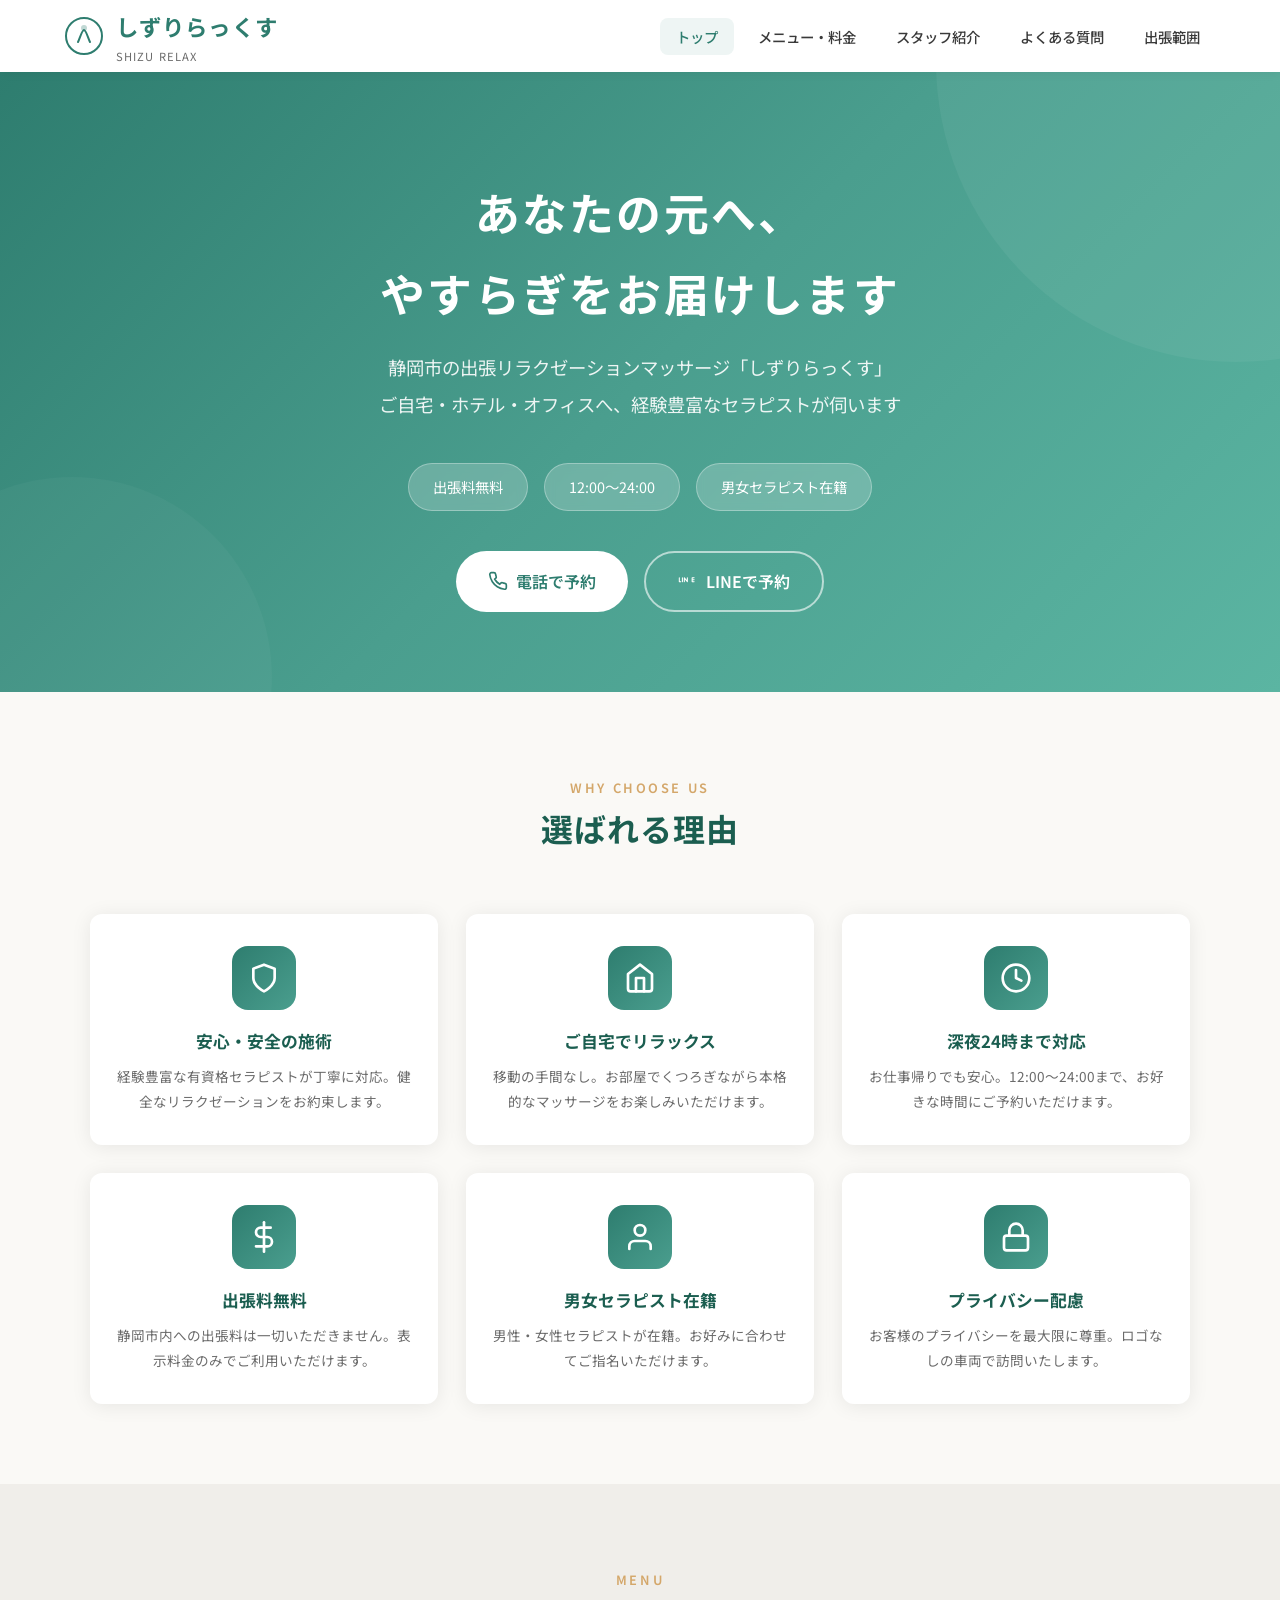
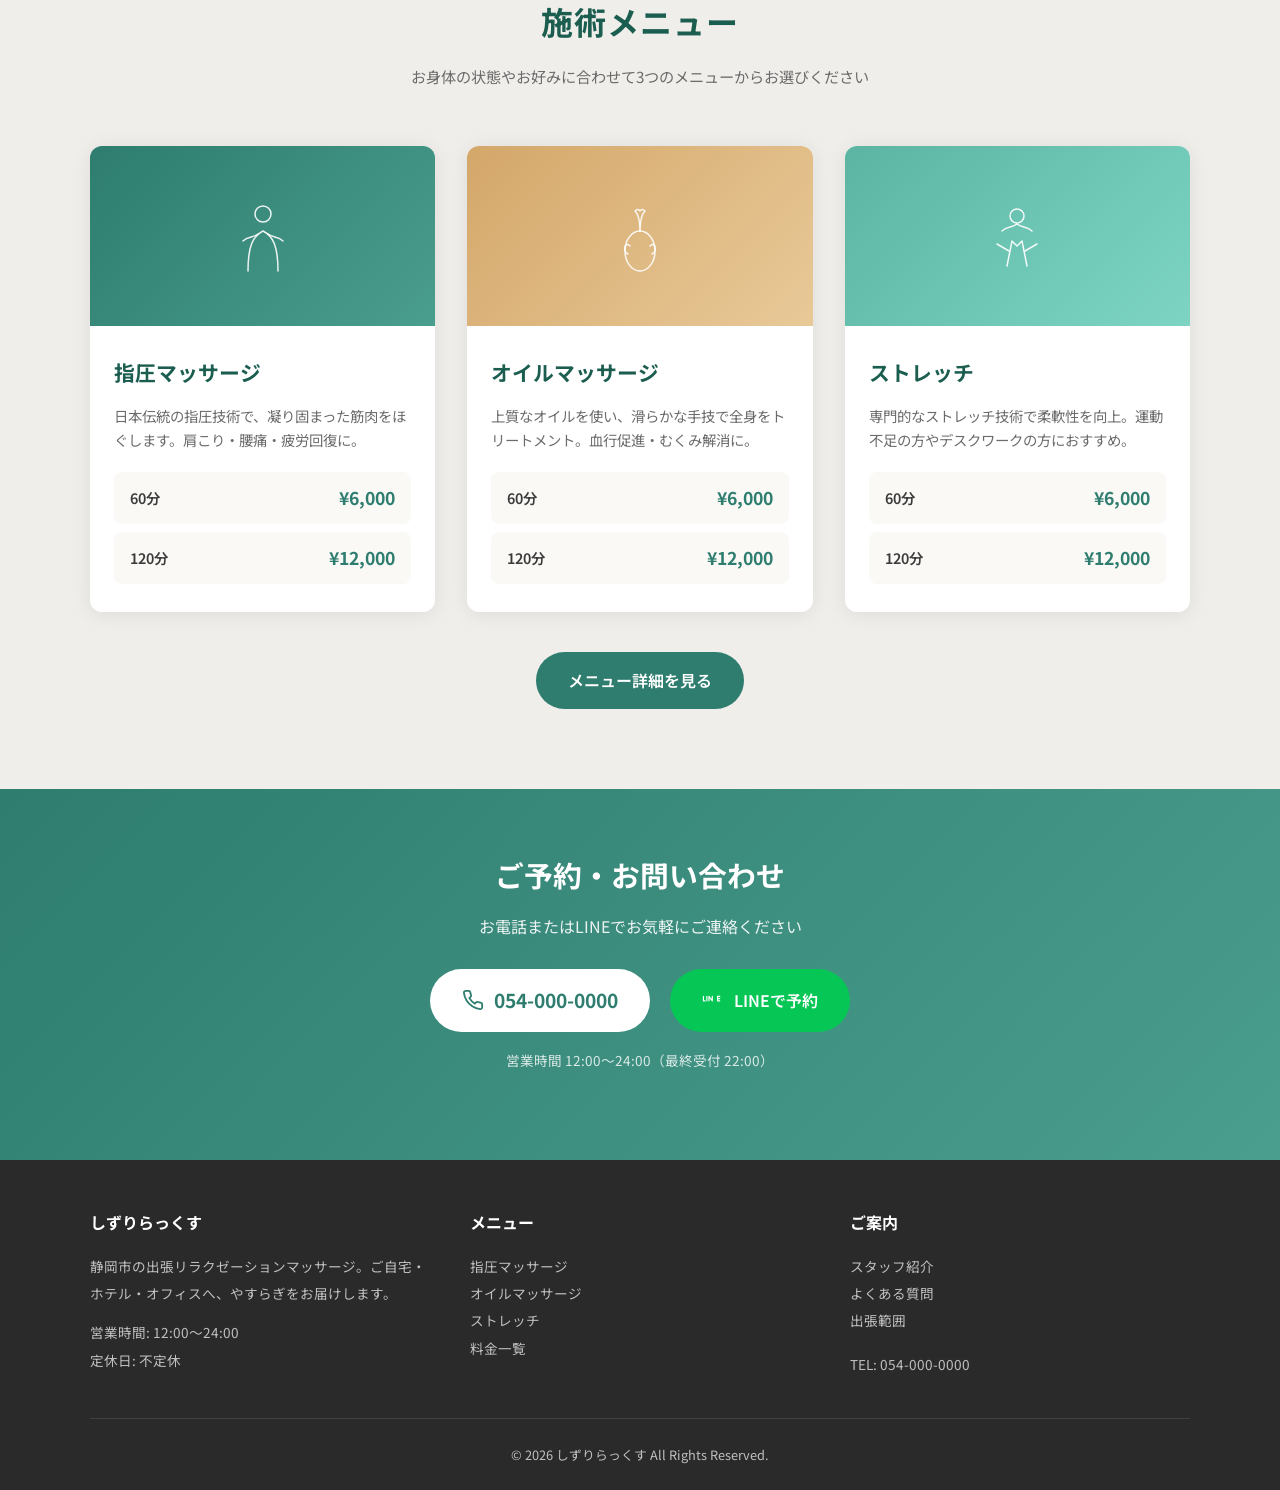
==== index.html @ a6fbc9ed "Initial commit: しずりらっくす 出張マッサージHP 5ページ構成の静的サイト（TOP、メニュー・料金、スタッフ紹介、FAQ、出張範囲）  Co-Authored-By: Claude " ====
<!DOCTYPE html>
<html lang="ja">
<head>
  <meta charset="UTF-8">
  <meta name="viewport" content="width=device-width, initial-scale=1.0">
  <title>しずりらっくす｜静岡の出張リラクゼーションマッサージ</title>
  <meta name="description" content="静岡市の出張リラクゼーションマッサージ「しずりらっくす」。指圧・オイル・ストレッチの3メニューをご自宅やホテルでお楽しみいただけます。">
  <link rel="preconnect" href="https://fonts.googleapis.com">
  <link href="https://fonts.googleapis.com/css2?family=Noto+Sans+JP:wght@400;500;600;700&display=swap" rel="stylesheet">
  <link rel="stylesheet" href="css/style.css">
</head>
<body>

  <!-- Header -->
  <header class="header">
    <div class="header-inner">
      <a href="index.html" class="logo">
        <svg class="logo-icon" viewBox="0 0 40 40" fill="none">
          <circle cx="20" cy="20" r="18" stroke="#2e7d6f" stroke-width="2"/>
          <path d="M14 26c2-4 4-12 6-12s4 8 6 12" stroke="#2e7d6f" stroke-width="2" stroke-linecap="round"/>
          <circle cx="20" cy="12" r="3" fill="#2e7d6f" opacity="0.3"/>
        </svg>
        <div>
          <span class="logo-text">しずりらっくす</span>
          <span class="logo-sub">SHIZU RELAX</span>
        </div>
      </a>
      <nav>
        <ul class="nav-list">
          <li><a href="index.html" class="active">トップ</a></li>
          <li><a href="menu.html">メニュー・料金</a></li>
          <li><a href="staff.html">スタッフ紹介</a></li>
          <li><a href="faq.html">よくある質問</a></li>
          <li><a href="area.html">出張範囲</a></li>
        </ul>
      </nav>
      <button class="hamburger" aria-label="メニューを開く">
        <span></span><span></span><span></span>
      </button>
    </div>
  </header>

  <!-- Hero -->
  <section class="hero">
    <div class="hero-content">
      <h1>あなたの元へ、<br>やすらぎをお届けします</h1>
      <p class="subtitle">
        静岡市の出張リラクゼーションマッサージ「しずりらっくす」<br>
        ご自宅・ホテル・オフィスへ、経験豊富なセラピストが伺います
      </p>
      <div class="hero-badges">
        <span class="badge">出張料無料</span>
        <span class="badge">12:00〜24:00</span>
        <span class="badge">男女セラピスト在籍</span>
      </div>
      <div class="cta-buttons">
        <a href="tel:054-000-0000" class="btn btn-primary">
          <svg width="20" height="20" viewBox="0 0 24 24" fill="none" stroke="currentColor" stroke-width="2" stroke-linecap="round"><path d="M22 16.92v3a2 2 0 01-2.18 2 19.79 19.79 0 01-8.63-3.07 19.5 19.5 0 01-6-6 19.79 19.79 0 01-3.07-8.67A2 2 0 014.11 2h3a2 2 0 012 1.72c.127.96.361 1.903.7 2.81a2 2 0 01-.45 2.11L8.09 9.91a16 16 0 006 6l1.27-1.27a2 2 0 012.11-.45c.907.339 1.85.573 2.81.7A2 2 0 0122 16.92z"/></svg>
          電話で予約
        </a>
        <a href="#" class="btn btn-outline">
          <svg width="20" height="20" viewBox="0 0 24 24" fill="currentColor"><path d="M19.365 9.863c.349 0 .63.285.63.631 0 .345-.281.63-.63.63H17.61v1.125h1.755c.349 0 .63.283.63.63 0 .344-.281.629-.63.629h-2.386c-.345 0-.627-.285-.627-.629V8.108c0-.345.282-.63.63-.63h2.386c.346 0 .627.285.627.63 0 .349-.281.63-.63.63H17.61v1.125h1.755zM11.857 12.878c0 .344-.282.629-.631.629-.179 0-.348-.08-.467-.211l-2.533-3.175v2.756c0 .344-.285.629-.63.629a.629.629 0 01-.627-.629V8.108c0-.345.282-.63.63-.63.176 0 .348.08.466.211l2.531 3.178V8.108c0-.345.285-.63.631-.63.344 0 .63.285.63.63v4.77zm-5.91 0c0 .344-.282.629-.63.629a.628.628 0 01-.63-.629V8.108c0-.345.282-.63.63-.63.348 0 .63.285.63.63v4.77zm-2.596.629H1.581c-.349 0-.63-.285-.63-.629V8.108c0-.345.281-.63.63-.63.344 0 .627.285.627.63v4.141h1.143c.349 0 .63.285.63.63 0 .344-.281.629-.63.629z"/></svg>
          LINEで予約
        </a>
      </div>
    </div>
  </section>

  <!-- Features -->
  <section class="section">
    <div class="container">
      <div class="section-title">
        <span class="en">Why Choose Us</span>
        <h2>選ばれる理由</h2>
      </div>
      <div class="features-grid">
        <div class="feature-item">
          <div class="feature-icon">
            <svg viewBox="0 0 24 24"><path d="M12 22s8-4 8-10V5l-8-3-8 3v7c0 6 8 10 8 10z"/></svg>
          </div>
          <h3>安心・安全の施術</h3>
          <p>経験豊富な有資格セラピストが丁寧に対応。健全なリラクゼーションをお約束します。</p>
        </div>
        <div class="feature-item">
          <div class="feature-icon">
            <svg viewBox="0 0 24 24"><path d="M3 9l9-7 9 7v11a2 2 0 01-2 2H5a2 2 0 01-2-2z"/><polyline points="9 22 9 12 15 12 15 22"/></svg>
          </div>
          <h3>ご自宅でリラックス</h3>
          <p>移動の手間なし。お部屋でくつろぎながら本格的なマッサージをお楽しみいただけます。</p>
        </div>
        <div class="feature-item">
          <div class="feature-icon">
            <svg viewBox="0 0 24 24"><circle cx="12" cy="12" r="10"/><polyline points="12 6 12 12 16 14"/></svg>
          </div>
          <h3>深夜24時まで対応</h3>
          <p>お仕事帰りでも安心。12:00〜24:00まで、お好きな時間にご予約いただけます。</p>
        </div>
        <div class="feature-item">
          <div class="feature-icon">
            <svg viewBox="0 0 24 24"><line x1="12" y1="1" x2="12" y2="23"/><path d="M17 5H9.5a3.5 3.5 0 000 7h5a3.5 3.5 0 010 7H6"/></svg>
          </div>
          <h3>出張料無料</h3>
          <p>静岡市内への出張料は一切いただきません。表示料金のみでご利用いただけます。</p>
        </div>
        <div class="feature-item">
          <div class="feature-icon">
            <svg viewBox="0 0 24 24"><path d="M20 21v-2a4 4 0 00-4-4H8a4 4 0 00-4 4v2"/><circle cx="12" cy="7" r="4"/></svg>
          </div>
          <h3>男女セラピスト在籍</h3>
          <p>男性・女性セラピストが在籍。お好みに合わせてご指名いただけます。</p>
        </div>
        <div class="feature-item">
          <div class="feature-icon">
            <svg viewBox="0 0 24 24"><rect x="3" y="11" width="18" height="11" rx="2" ry="2"/><path d="M7 11V7a5 5 0 0110 0v4"/></svg>
          </div>
          <h3>プライバシー配慮</h3>
          <p>お客様のプライバシーを最大限に尊重。ロゴなしの車両で訪問いたします。</p>
        </div>
      </div>
    </div>
  </section>

  <!-- Menu Preview -->
  <section class="section section-alt">
    <div class="container">
      <div class="section-title">
        <span class="en">Menu</span>
        <h2>施術メニュー</h2>
        <p>お身体の状態やお好みに合わせて3つのメニューからお選びください</p>
      </div>
      <div class="menu-grid">
        <div class="menu-card">
          <div class="menu-card-icon">
            <svg viewBox="0 0 80 80"><circle cx="40" cy="18" r="8"/><path d="M25 75 C25 50, 30 40, 40 35 C50 40, 55 50, 55 75"/><path d="M20 45 C25 40, 30 42, 35 38" /><path d="M60 45 C55 40, 50 42, 45 38" /></svg>
          </div>
          <div class="menu-card-body">
            <h3>指圧マッサージ</h3>
            <p>日本伝統の指圧技術で、凝り固まった筋肉をほぐします。肩こり・腰痛・疲労回復に。</p>
            <div class="menu-prices">
              <div class="menu-price-row"><span class="duration">60分</span><span class="price">&yen;6,000</span></div>
              <div class="menu-price-row"><span class="duration">120分</span><span class="price">&yen;12,000</span></div>
            </div>
          </div>
        </div>
        <div class="menu-card">
          <div class="menu-card-icon" style="background: linear-gradient(135deg, #d4a76a, #e8c998);">
            <svg viewBox="0 0 80 80"><ellipse cx="40" cy="55" rx="15" ry="20"/><path d="M40 35 Q40 20, 35 15 Q38 12, 40 15 Q42 12, 45 15 Q40 20, 40 35" /><path d="M30 50 C25 45, 22 55, 28 58"/><path d="M50 50 C55 45, 58 55, 52 58"/></svg>
          </div>
          <div class="menu-card-body">
            <h3>オイルマッサージ</h3>
            <p>上質なオイルを使い、滑らかな手技で全身をトリートメント。血行促進・むくみ解消に。</p>
            <div class="menu-prices">
              <div class="menu-price-row"><span class="duration">60分</span><span class="price">&yen;6,000</span></div>
              <div class="menu-price-row"><span class="duration">120分</span><span class="price">&yen;12,000</span></div>
            </div>
          </div>
        </div>
        <div class="menu-card">
          <div class="menu-card-icon" style="background: linear-gradient(135deg, #5bb5a2, #7dd4c3);">
            <svg viewBox="0 0 80 80"><circle cx="40" cy="20" r="7"/><path d="M30 70 L35 45 L40 50 L45 45 L50 70"/><path d="M25 35 C30 30, 35 32, 40 28"/><path d="M55 35 C50 30, 45 32, 40 28"/><path d="M32 55 L20 48"/><path d="M48 55 L60 48"/></svg>
          </div>
          <div class="menu-card-body">
            <h3>ストレッチ</h3>
            <p>専門的なストレッチ技術で柔軟性を向上。運動不足の方やデスクワークの方におすすめ。</p>
            <div class="menu-prices">
              <div class="menu-price-row"><span class="duration">60分</span><span class="price">&yen;6,000</span></div>
              <div class="menu-price-row"><span class="duration">120分</span><span class="price">&yen;12,000</span></div>
            </div>
          </div>
        </div>
      </div>
      <div style="text-align:center; margin-top:40px;">
        <a href="menu.html" class="btn btn-accent">メニュー詳細を見る</a>
      </div>
    </div>
  </section>

  <!-- CTA -->
  <section class="cta-section">
    <div class="container">
      <h2>ご予約・お問い合わせ</h2>
      <p>お電話またはLINEでお気軽にご連絡ください</p>
      <div class="cta-contact">
        <a href="tel:054-000-0000" class="cta-phone">
          <svg width="22" height="22" viewBox="0 0 24 24" fill="none" stroke="currentColor" stroke-width="2" stroke-linecap="round"><path d="M22 16.92v3a2 2 0 01-2.18 2 19.79 19.79 0 01-8.63-3.07 19.5 19.5 0 01-6-6 19.79 19.79 0 01-3.07-8.67A2 2 0 014.11 2h3a2 2 0 012 1.72c.127.96.361 1.903.7 2.81a2 2 0 01-.45 2.11L8.09 9.91a16 16 0 006 6l1.27-1.27a2 2 0 012.11-.45c.907.339 1.85.573 2.81.7A2 2 0 0122 16.92z"/></svg>
          054-000-0000
        </a>
        <a href="#" class="cta-line">
          <svg width="22" height="22" viewBox="0 0 24 24" fill="currentColor"><path d="M19.365 9.863c.349 0 .63.285.63.631 0 .345-.281.63-.63.63H17.61v1.125h1.755c.349 0 .63.283.63.63 0 .344-.281.629-.63.629h-2.386c-.345 0-.627-.285-.627-.629V8.108c0-.345.282-.63.63-.63h2.386c.346 0 .627.285.627.63 0 .349-.281.63-.63.63H17.61v1.125h1.755zM11.857 12.878c0 .344-.282.629-.631.629-.179 0-.348-.08-.467-.211l-2.533-3.175v2.756c0 .344-.285.629-.63.629a.629.629 0 01-.627-.629V8.108c0-.345.282-.63.63-.63.176 0 .348.08.466.211l2.531 3.178V8.108c0-.345.285-.63.631-.63.344 0 .63.285.63.63v4.77zm-5.91 0c0 .344-.282.629-.63.629a.628.628 0 01-.63-.629V8.108c0-.345.282-.63.63-.63.348 0 .63.285.63.63v4.77zm-2.596.629H1.581c-.349 0-.63-.285-.63-.629V8.108c0-.345.281-.63.63-.63.344 0 .627.285.627.63v4.141h1.143c.349 0 .63.285.63.63 0 .344-.281.629-.63.629z"/></svg>
          LINEで予約
        </a>
      </div>
      <p style="margin-top:16px; font-size:0.85rem; opacity:0.8;">営業時間 12:00〜24:00（最終受付 22:00）</p>
    </div>
  </section>

  <!-- Footer -->
  <footer class="footer">
    <div class="footer-inner">
      <div class="footer-col">
        <h4>しずりらっくす</h4>
        <p>静岡市の出張リラクゼーションマッサージ。ご自宅・ホテル・オフィスへ、やすらぎをお届けします。</p>
        <p style="margin-top:12px;">営業時間: 12:00〜24:00<br>定休日: 不定休</p>
      </div>
      <div class="footer-col">
        <h4>メニュー</h4>
        <ul>
          <li><a href="menu.html">指圧マッサージ</a></li>
          <li><a href="menu.html">オイルマッサージ</a></li>
          <li><a href="menu.html">ストレッチ</a></li>
          <li><a href="menu.html">料金一覧</a></li>
        </ul>
      </div>
      <div class="footer-col">
        <h4>ご案内</h4>
        <ul>
          <li><a href="staff.html">スタッフ紹介</a></li>
          <li><a href="faq.html">よくある質問</a></li>
          <li><a href="area.html">出張範囲</a></li>
        </ul>
        <p style="margin-top:16px;">TEL: 054-000-0000</p>
      </div>
    </div>
    <div class="footer-bottom">
      <p>&copy; 2026 しずりらっくす All Rights Reserved.</p>
    </div>
  </footer>

  <script src="js/main.js"></script>
</body>
</html>
---- css/style.css ----
/* ========================================
   しずりらっくす - Main Stylesheet
   ======================================== */

/* --- Reset & Base --- */
*,
*::before,
*::after {
  margin: 0;
  padding: 0;
  box-sizing: border-box;
}

:root {
  --primary: #2e7d6f;
  --primary-light: #4a9e8e;
  --primary-dark: #1b5e50;
  --accent: #d4a76a;
  --accent-light: #e8c998;
  --bg: #faf9f6;
  --bg-alt: #f0eeea;
  --text: #3a3a3a;
  --text-light: #6b6b6b;
  --white: #ffffff;
  --shadow: 0 2px 20px rgba(0, 0, 0, 0.08);
  --shadow-hover: 0 8px 30px rgba(0, 0, 0, 0.12);
  --radius: 12px;
  --transition: all 0.3s ease;
}

html {
  scroll-behavior: smooth;
  font-size: 16px;
}

body {
  font-family: "Noto Sans JP", "Hiragino Kaku Gothic ProN", "Yu Gothic", sans-serif;
  color: var(--text);
  background: var(--bg);
  line-height: 1.8;
  -webkit-font-smoothing: antialiased;
}

a {
  text-decoration: none;
  color: inherit;
  transition: var(--transition);
}

img {
  max-width: 100%;
  height: auto;
}

ul {
  list-style: none;
}

/* --- Header --- */
.header {
  position: fixed;
  top: 0;
  left: 0;
  width: 100%;
  z-index: 1000;
  background: rgba(255, 255, 255, 0.95);
  backdrop-filter: blur(10px);
  box-shadow: 0 1px 10px rgba(0, 0, 0, 0.06);
  transition: var(--transition);
}

.header-inner {
  max-width: 1200px;
  margin: 0 auto;
  padding: 0 24px;
  display: flex;
  align-items: center;
  justify-content: space-between;
  height: 72px;
}

.logo {
  display: flex;
  align-items: center;
  gap: 12px;
}

.logo-icon {
  width: 40px;
  height: 40px;
}

.logo-text {
  font-size: 1.4rem;
  font-weight: 700;
  color: var(--primary);
  letter-spacing: 0.05em;
}

.logo-sub {
  font-size: 0.7rem;
  color: var(--text-light);
  display: block;
  letter-spacing: 0.1em;
}

.nav-list {
  display: flex;
  gap: 8px;
}

.nav-list a {
  padding: 8px 16px;
  border-radius: 8px;
  font-size: 0.9rem;
  font-weight: 500;
  color: var(--text);
  position: relative;
}

.nav-list a:hover,
.nav-list a.active {
  color: var(--primary);
  background: rgba(46, 125, 111, 0.08);
}

.hamburger {
  display: none;
  flex-direction: column;
  gap: 5px;
  cursor: pointer;
  padding: 8px;
  background: none;
  border: none;
}

.hamburger span {
  width: 24px;
  height: 2px;
  background: var(--text);
  transition: var(--transition);
  border-radius: 2px;
}

/* --- Hero --- */
.hero {
  margin-top: 72px;
  padding: 100px 24px 80px;
  background: linear-gradient(135deg, var(--primary) 0%, var(--primary-light) 50%, #5bb5a2 100%);
  color: var(--white);
  text-align: center;
  position: relative;
  overflow: hidden;
}

.hero::before {
  content: "";
  position: absolute;
  top: -50%;
  right: -20%;
  width: 600px;
  height: 600px;
  background: rgba(255, 255, 255, 0.05);
  border-radius: 50%;
}

.hero::after {
  content: "";
  position: absolute;
  bottom: -30%;
  left: -10%;
  width: 400px;
  height: 400px;
  background: rgba(255, 255, 255, 0.03);
  border-radius: 50%;
}

.hero-content {
  position: relative;
  z-index: 1;
  max-width: 800px;
  margin: 0 auto;
}

.hero h1 {
  font-size: 2.8rem;
  font-weight: 700;
  margin-bottom: 16px;
  letter-spacing: 0.05em;
}

.hero .subtitle {
  font-size: 1.15rem;
  opacity: 0.9;
  margin-bottom: 40px;
  line-height: 2;
}

.hero-badges {
  display: flex;
  justify-content: center;
  gap: 16px;
  flex-wrap: wrap;
  margin-bottom: 40px;
}

.badge {
  background: rgba(255, 255, 255, 0.2);
  padding: 10px 24px;
  border-radius: 50px;
  font-size: 0.9rem;
  backdrop-filter: blur(5px);
  border: 1px solid rgba(255, 255, 255, 0.3);
}

.cta-buttons {
  display: flex;
  justify-content: center;
  gap: 16px;
  flex-wrap: wrap;
}

.btn {
  display: inline-flex;
  align-items: center;
  gap: 8px;
  padding: 14px 32px;
  border-radius: 50px;
  font-size: 1rem;
  font-weight: 600;
  cursor: pointer;
  transition: var(--transition);
  border: none;
}

.btn-primary {
  background: var(--white);
  color: var(--primary);
}

.btn-primary:hover {
  transform: translateY(-2px);
  box-shadow: 0 8px 25px rgba(0, 0, 0, 0.15);
}

.btn-outline {
  background: transparent;
  color: var(--white);
  border: 2px solid rgba(255, 255, 255, 0.6);
}

.btn-outline:hover {
  background: rgba(255, 255, 255, 0.15);
  border-color: var(--white);
}

.btn-accent {
  background: var(--primary);
  color: var(--white);
}

.btn-accent:hover {
  background: var(--primary-dark);
  transform: translateY(-2px);
  box-shadow: var(--shadow-hover);
}

/* --- Sections --- */
.section {
  padding: 80px 24px;
}

.section-alt {
  background: var(--bg-alt);
}

.section-title {
  text-align: center;
  margin-bottom: 56px;
}

.section-title h2 {
  font-size: 2rem;
  color: var(--primary-dark);
  margin-bottom: 8px;
  letter-spacing: 0.03em;
}

.section-title .en {
  font-size: 0.8rem;
  color: var(--accent);
  text-transform: uppercase;
  letter-spacing: 0.2em;
  font-weight: 600;
}

.section-title p {
  color: var(--text-light);
  margin-top: 12px;
  font-size: 0.95rem;
}

.container {
  max-width: 1100px;
  margin: 0 auto;
}

/* --- Menu Cards --- */
.menu-grid {
  display: grid;
  grid-template-columns: repeat(3, 1fr);
  gap: 32px;
}

.menu-card {
  background: var(--white);
  border-radius: var(--radius);
  overflow: hidden;
  box-shadow: var(--shadow);
  transition: var(--transition);
}

.menu-card:hover {
  transform: translateY(-4px);
  box-shadow: var(--shadow-hover);
}

.menu-card-icon {
  height: 180px;
  display: flex;
  align-items: center;
  justify-content: center;
  background: linear-gradient(135deg, var(--primary) 0%, var(--primary-light) 100%);
  position: relative;
}

.menu-card-icon svg {
  width: 80px;
  height: 80px;
  fill: none;
  stroke: rgba(255, 255, 255, 0.9);
  stroke-width: 1.5;
  stroke-linecap: round;
  stroke-linejoin: round;
}

.menu-card-body {
  padding: 28px 24px;
}

.menu-card-body h3 {
  font-size: 1.3rem;
  color: var(--primary-dark);
  margin-bottom: 12px;
}

.menu-card-body p {
  color: var(--text-light);
  font-size: 0.9rem;
  margin-bottom: 20px;
  line-height: 1.7;
}

.menu-prices {
  display: flex;
  flex-direction: column;
  gap: 8px;
}

.menu-price-row {
  display: flex;
  justify-content: space-between;
  align-items: center;
  padding: 10px 16px;
  background: var(--bg);
  border-radius: 8px;
}

.menu-price-row .duration {
  font-size: 0.9rem;
  font-weight: 600;
  color: var(--text);
}

.menu-price-row .price {
  font-size: 1.1rem;
  font-weight: 700;
  color: var(--primary);
}

/* --- Staff --- */
.staff-grid {
  display: grid;
  grid-template-columns: repeat(4, 1fr);
  gap: 28px;
}

.staff-card {
  background: var(--white);
  border-radius: var(--radius);
  overflow: hidden;
  box-shadow: var(--shadow);
  text-align: center;
  transition: var(--transition);
}

.staff-card:hover {
  transform: translateY(-4px);
  box-shadow: var(--shadow-hover);
}

.staff-photo {
  width: 100%;
  aspect-ratio: 1;
  overflow: hidden;
  background: linear-gradient(135deg, #e8e4df, #d5cfc7);
  display: flex;
  align-items: center;
  justify-content: center;
}

.staff-photo svg {
  width: 70%;
  height: 70%;
}

.staff-info {
  padding: 20px 16px;
}

.staff-info h3 {
  font-size: 1.1rem;
  color: var(--primary-dark);
  margin-bottom: 4px;
}

.staff-info .role {
  font-size: 0.8rem;
  color: var(--accent);
  font-weight: 600;
  margin-bottom: 8px;
}

.staff-info p {
  font-size: 0.85rem;
  color: var(--text-light);
  line-height: 1.6;
}

/* --- Price Table --- */
.price-table-wrapper {
  overflow-x: auto;
}

.price-table {
  width: 100%;
  border-collapse: separate;
  border-spacing: 0;
  background: var(--white);
  border-radius: var(--radius);
  overflow: hidden;
  box-shadow: var(--shadow);
}

.price-table thead th {
  background: var(--primary);
  color: var(--white);
  padding: 16px 24px;
  font-weight: 600;
  font-size: 0.95rem;
  text-align: left;
}

.price-table tbody td {
  padding: 16px 24px;
  border-bottom: 1px solid var(--bg-alt);
  font-size: 0.95rem;
}

.price-table tbody tr:last-child td {
  border-bottom: none;
}

.price-table tbody tr:hover {
  background: rgba(46, 125, 111, 0.03);
}

.price-highlight {
  font-weight: 700;
  color: var(--primary);
  font-size: 1.1rem !important;
}

.price-note {
  margin-top: 24px;
  padding: 20px 24px;
  background: var(--white);
  border-radius: var(--radius);
  border-left: 4px solid var(--accent);
}

.price-note p {
  font-size: 0.9rem;
  color: var(--text-light);
  margin-bottom: 4px;
}

/* --- FAQ --- */
.faq-list {
  max-width: 800px;
  margin: 0 auto;
  display: flex;
  flex-direction: column;
  gap: 12px;
}

.faq-item {
  background: var(--white);
  border-radius: var(--radius);
  box-shadow: var(--shadow);
  overflow: hidden;
}

.faq-question {
  width: 100%;
  padding: 20px 24px;
  background: none;
  border: none;
  display: flex;
  align-items: center;
  justify-content: space-between;
  cursor: pointer;
  font-size: 1rem;
  font-weight: 600;
  color: var(--text);
  text-align: left;
  transition: var(--transition);
  font-family: inherit;
  line-height: 1.6;
}

.faq-question:hover {
  color: var(--primary);
}

.faq-question .q-mark {
  color: var(--primary);
  font-weight: 700;
  margin-right: 12px;
  font-size: 1.1rem;
  flex-shrink: 0;
}

.faq-question .arrow {
  flex-shrink: 0;
  width: 20px;
  height: 20px;
  transition: var(--transition);
  color: var(--text-light);
}

.faq-item.open .faq-question .arrow {
  transform: rotate(180deg);
}

.faq-answer {
  max-height: 0;
  overflow: hidden;
  transition: max-height 0.3s ease;
}

.faq-answer-inner {
  padding: 0 24px 20px;
  padding-left: 48px;
  color: var(--text-light);
  font-size: 0.95rem;
  line-height: 1.8;
}

.faq-item.open .faq-answer {
  max-height: 500px;
}

/* --- Area --- */
.area-content {
  display: grid;
  grid-template-columns: 1fr 1fr;
  gap: 40px;
  align-items: start;
}

.area-map {
  background: var(--white);
  border-radius: var(--radius);
  overflow: hidden;
  box-shadow: var(--shadow);
  aspect-ratio: 4/3;
}

.area-map iframe {
  width: 100%;
  height: 100%;
  border: 0;
}

.area-info {
  display: flex;
  flex-direction: column;
  gap: 20px;
}

.area-card {
  background: var(--white);
  border-radius: var(--radius);
  padding: 24px;
  box-shadow: var(--shadow);
}

.area-card h3 {
  font-size: 1.1rem;
  color: var(--primary-dark);
  margin-bottom: 12px;
  display: flex;
  align-items: center;
  gap: 8px;
}

.area-card p,
.area-card li {
  font-size: 0.9rem;
  color: var(--text-light);
  line-height: 1.8;
}

.area-card ul {
  padding-left: 4px;
}

.area-card li {
  position: relative;
  padding-left: 20px;
}

.area-card li::before {
  content: "✓";
  position: absolute;
  left: 0;
  color: var(--primary);
  font-weight: 700;
}

.free-badge {
  display: inline-block;
  background: var(--primary);
  color: var(--white);
  padding: 4px 16px;
  border-radius: 50px;
  font-size: 0.85rem;
  font-weight: 600;
  margin-top: 8px;
}

/* --- Features --- */
.features-grid {
  display: grid;
  grid-template-columns: repeat(3, 1fr);
  gap: 28px;
}

.feature-item {
  text-align: center;
  padding: 32px 24px;
  background: var(--white);
  border-radius: var(--radius);
  box-shadow: var(--shadow);
  transition: var(--transition);
}

.feature-item:hover {
  transform: translateY(-2px);
  box-shadow: var(--shadow-hover);
}

.feature-icon {
  width: 64px;
  height: 64px;
  margin: 0 auto 16px;
  background: linear-gradient(135deg, var(--primary), var(--primary-light));
  border-radius: 16px;
  display: flex;
  align-items: center;
  justify-content: center;
}

.feature-icon svg {
  width: 32px;
  height: 32px;
  stroke: var(--white);
  fill: none;
  stroke-width: 2;
  stroke-linecap: round;
  stroke-linejoin: round;
}

.feature-item h3 {
  font-size: 1.05rem;
  color: var(--primary-dark);
  margin-bottom: 8px;
}

.feature-item p {
  font-size: 0.85rem;
  color: var(--text-light);
}

/* --- CTA Section --- */
.cta-section {
  padding: 60px 24px;
  background: linear-gradient(135deg, var(--primary) 0%, var(--primary-light) 100%);
  color: var(--white);
  text-align: center;
}

.cta-section h2 {
  font-size: 1.8rem;
  margin-bottom: 12px;
}

.cta-section p {
  opacity: 0.9;
  margin-bottom: 28px;
}

.cta-contact {
  display: flex;
  justify-content: center;
  gap: 20px;
  flex-wrap: wrap;
}

.cta-phone {
  display: flex;
  align-items: center;
  gap: 10px;
  background: var(--white);
  color: var(--primary);
  padding: 14px 32px;
  border-radius: 50px;
  font-size: 1.2rem;
  font-weight: 700;
}

.cta-line {
  display: flex;
  align-items: center;
  gap: 10px;
  background: #06c755;
  color: var(--white);
  padding: 14px 32px;
  border-radius: 50px;
  font-size: 1rem;
  font-weight: 600;
}

.cta-line:hover {
  background: #05b34c;
}

/* --- Footer --- */
.footer {
  background: #2a2a2a;
  color: rgba(255, 255, 255, 0.7);
  padding: 48px 24px 24px;
}

.footer-inner {
  max-width: 1100px;
  margin: 0 auto;
  display: grid;
  grid-template-columns: 1fr 1fr 1fr;
  gap: 40px;
  margin-bottom: 40px;
}

.footer-col h4 {
  color: var(--white);
  font-size: 1rem;
  margin-bottom: 16px;
}

.footer-col p,
.footer-col li {
  font-size: 0.85rem;
  line-height: 2;
}

.footer-col a:hover {
  color: var(--white);
}

.footer-bottom {
  max-width: 1100px;
  margin: 0 auto;
  text-align: center;
  padding-top: 24px;
  border-top: 1px solid rgba(255, 255, 255, 0.1);
  font-size: 0.8rem;
}

/* --- Page Header (sub pages) --- */
.page-header {
  margin-top: 72px;
  padding: 60px 24px;
  background: linear-gradient(135deg, var(--primary) 0%, var(--primary-light) 100%);
  color: var(--white);
  text-align: center;
}

.page-header h1 {
  font-size: 2rem;
  margin-bottom: 8px;
}

.page-header .en {
  font-size: 0.8rem;
  opacity: 0.8;
  text-transform: uppercase;
  letter-spacing: 0.2em;
}

/* --- Breadcrumb --- */
.breadcrumb {
  padding: 12px 24px;
  background: var(--bg-alt);
  font-size: 0.8rem;
  color: var(--text-light);
}

.breadcrumb a {
  color: var(--primary);
}

.breadcrumb span {
  margin: 0 8px;
}

/* --- Responsive --- */
@media (max-width: 900px) {
  .menu-grid {
    grid-template-columns: repeat(2, 1fr);
  }

  .staff-grid {
    grid-template-columns: repeat(2, 1fr);
  }

  .features-grid {
    grid-template-columns: repeat(2, 1fr);
  }

  .area-content {
    grid-template-columns: 1fr;
  }

  .footer-inner {
    grid-template-columns: 1fr;
    gap: 24px;
  }
}

@media (max-width: 768px) {
  .nav-list {
    display: none;
    position: absolute;
    top: 72px;
    left: 0;
    width: 100%;
    background: var(--white);
    flex-direction: column;
    padding: 16px;
    box-shadow: var(--shadow);
  }

  .nav-list.open {
    display: flex;
  }

  .hamburger {
    display: flex;
  }

  .hero h1 {
    font-size: 2rem;
  }

  .hero .subtitle {
    font-size: 1rem;
  }

  .menu-grid {
    grid-template-columns: 1fr;
  }

  .staff-grid {
    grid-template-columns: repeat(2, 1fr);
  }

  .features-grid {
    grid-template-columns: 1fr;
  }

  .section {
    padding: 56px 16px;
  }

  .cta-phone {
    font-size: 1rem;
    padding: 12px 24px;
  }
}

@media (max-width: 480px) {
  .hero {
    padding: 60px 16px 50px;
  }

  .hero h1 {
    font-size: 1.6rem;
  }

  .section-title h2 {
    font-size: 1.5rem;
  }

  .staff-grid {
    grid-template-columns: 1fr;
    max-width: 320px;
    margin: 0 auto;
  }

  .header-inner {
    padding: 0 16px;
  }
}
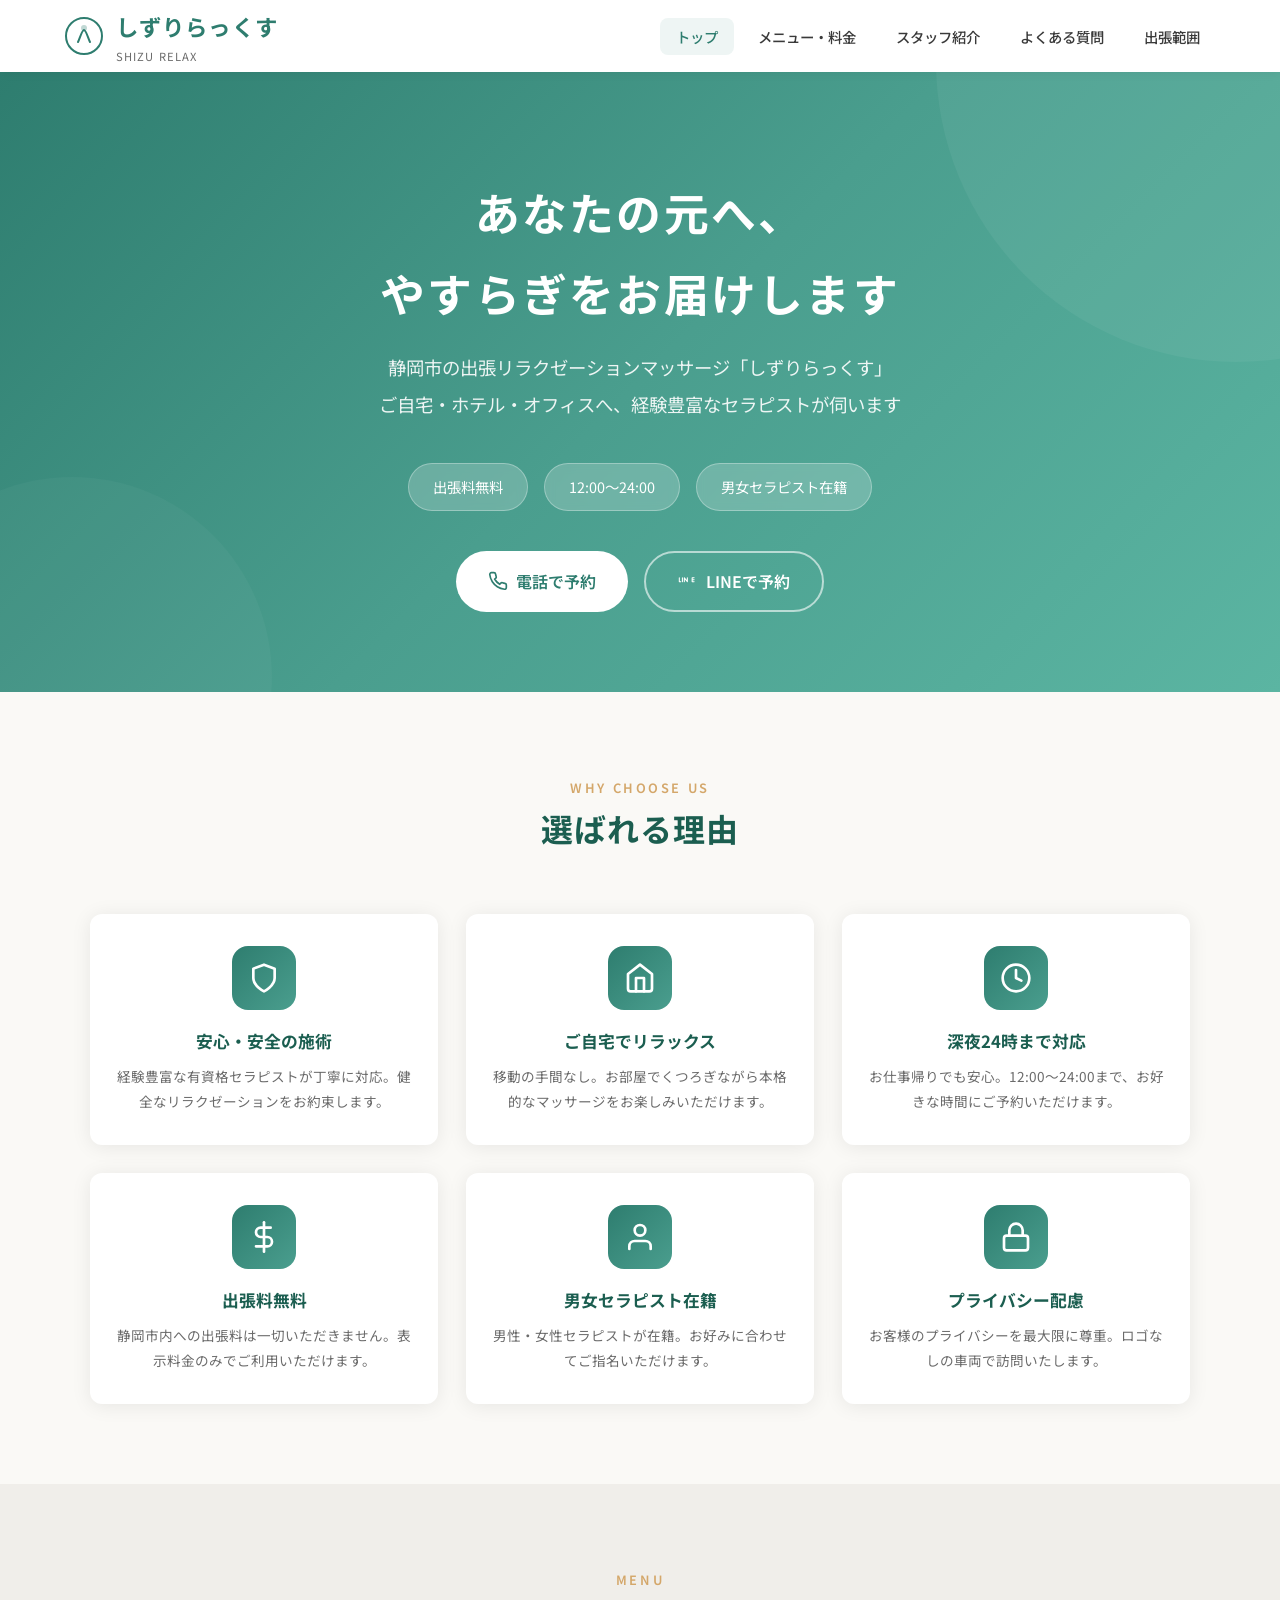
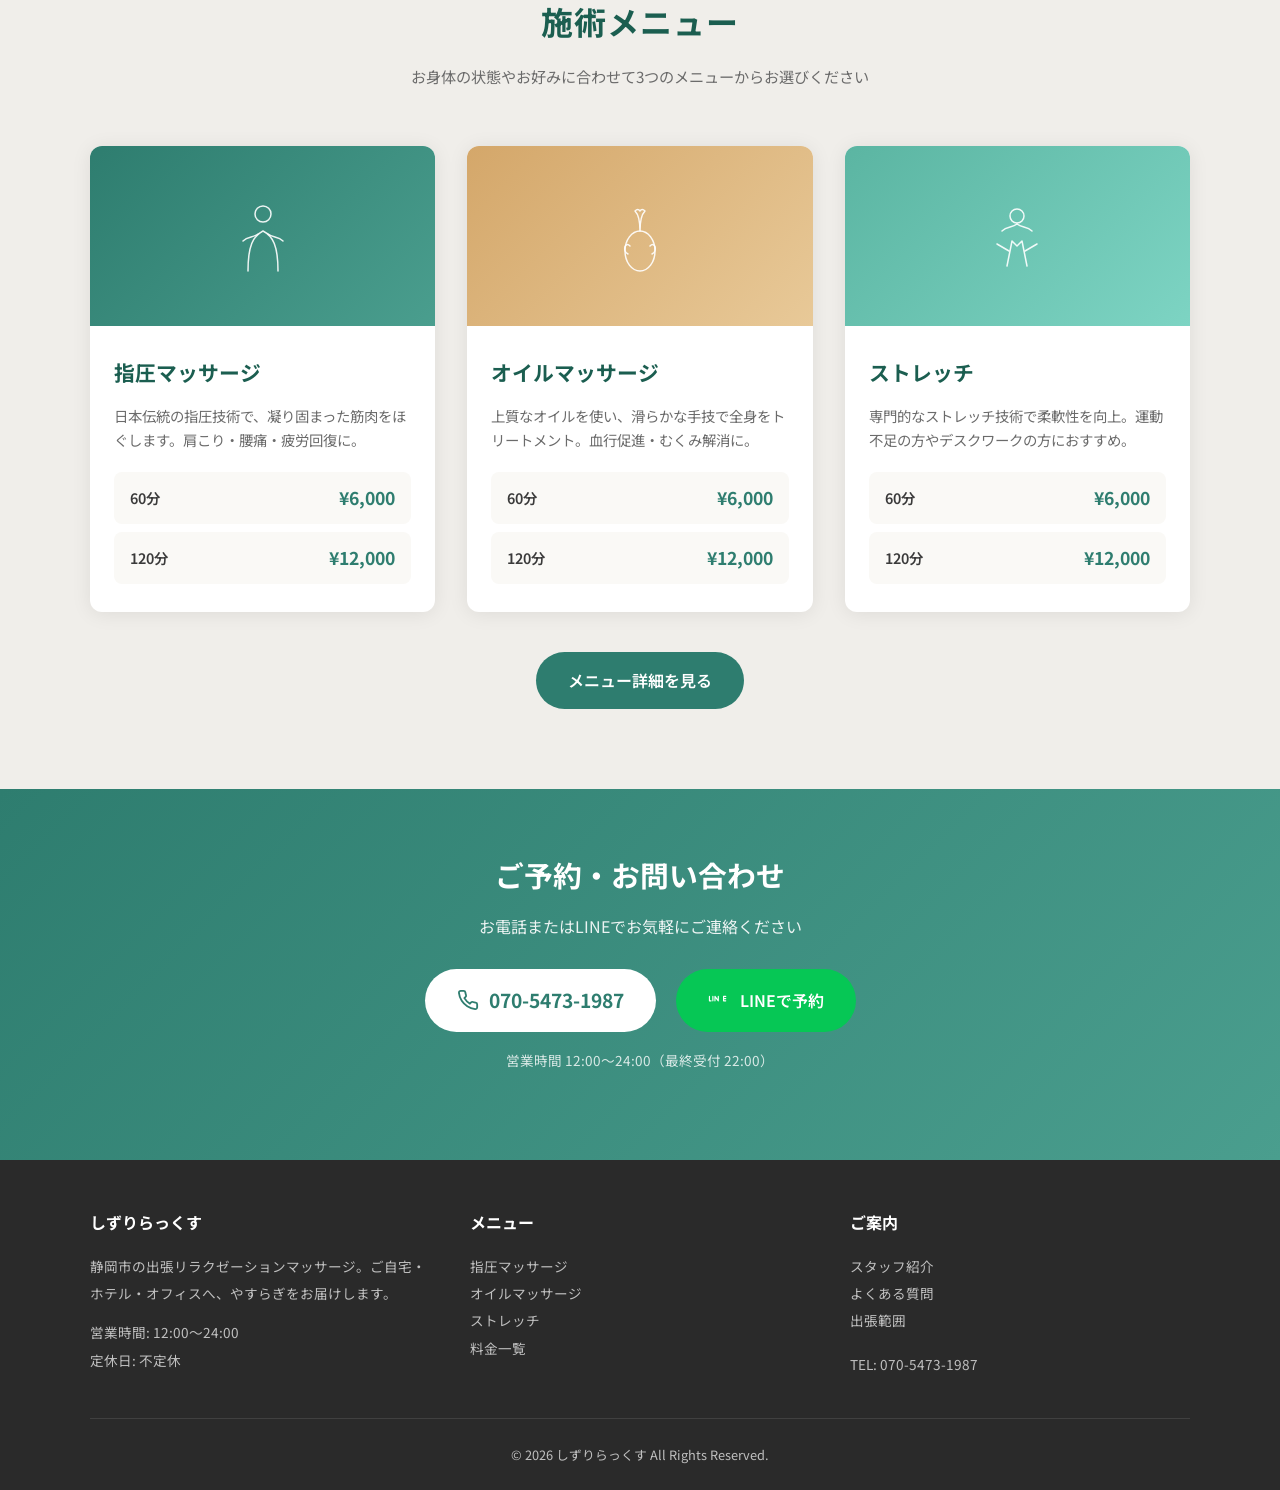
==== commit 032a4fe2: "電話番号を070-5473-1987に変更、全ページにnoindex追加 Co-Authored-By: Claude Opus 4.6 (1M context) <noreply@anthropic" ====
--- a/index.html
+++ b/index.html
@@ -4,6 +4,7 @@
   <meta charset="UTF-8">
   <meta name="viewport" content="width=device-width, initial-scale=1.0">
   <title>しずりらっくす｜静岡の出張リラクゼーションマッサージ</title>
+  <meta name="robots" content="noindex, nofollow">
   <meta name="description" content="静岡市の出張リラクゼーションマッサージ「しずりらっくす」。指圧・オイル・ストレッチの3メニューをご自宅やホテルでお楽しみいただけます。">
   <link rel="preconnect" href="https://fonts.googleapis.com">
   <link href="https://fonts.googleapis.com/css2?family=Noto+Sans+JP:wght@400;500;600;700&display=swap" rel="stylesheet">
@@ -54,7 +55,7 @@
         <span class="badge">男女セラピスト在籍</span>
       </div>
       <div class="cta-buttons">
-        <a href="tel:054-000-0000" class="btn btn-primary">
+        <a href="tel:070-5473-1987" class="btn btn-primary">
           <svg width="20" height="20" viewBox="0 0 24 24" fill="none" stroke="currentColor" stroke-width="2" stroke-linecap="round"><path d="M22 16.92v3a2 2 0 01-2.18 2 19.79 19.79 0 01-8.63-3.07 19.5 19.5 0 01-6-6 19.79 19.79 0 01-3.07-8.67A2 2 0 014.11 2h3a2 2 0 012 1.72c.127.96.361 1.903.7 2.81a2 2 0 01-.45 2.11L8.09 9.91a16 16 0 006 6l1.27-1.27a2 2 0 012.11-.45c.907.339 1.85.573 2.81.7A2 2 0 0122 16.92z"/></svg>
           電話で予約
         </a>
@@ -181,9 +182,9 @@
       <h2>ご予約・お問い合わせ</h2>
       <p>お電話またはLINEでお気軽にご連絡ください</p>
       <div class="cta-contact">
-        <a href="tel:054-000-0000" class="cta-phone">
+        <a href="tel:070-5473-1987" class="cta-phone">
           <svg width="22" height="22" viewBox="0 0 24 24" fill="none" stroke="currentColor" stroke-width="2" stroke-linecap="round"><path d="M22 16.92v3a2 2 0 01-2.18 2 19.79 19.79 0 01-8.63-3.07 19.5 19.5 0 01-6-6 19.79 19.79 0 01-3.07-8.67A2 2 0 014.11 2h3a2 2 0 012 1.72c.127.96.361 1.903.7 2.81a2 2 0 01-.45 2.11L8.09 9.91a16 16 0 006 6l1.27-1.27a2 2 0 012.11-.45c.907.339 1.85.573 2.81.7A2 2 0 0122 16.92z"/></svg>
-          054-000-0000
+          070-5473-1987
         </a>
         <a href="#" class="cta-line">
           <svg width="22" height="22" viewBox="0 0 24 24" fill="currentColor"><path d="M19.365 9.863c.349 0 .63.285.63.631 0 .345-.281.63-.63.63H17.61v1.125h1.755c.349 0 .63.283.63.63 0 .344-.281.629-.63.629h-2.386c-.345 0-.627-.285-.627-.629V8.108c0-.345.282-.63.63-.63h2.386c.346 0 .627.285.627.63 0 .349-.281.63-.63.63H17.61v1.125h1.755zM11.857 12.878c0 .344-.282.629-.631.629-.179 0-.348-.08-.467-.211l-2.533-3.175v2.756c0 .344-.285.629-.63.629a.629.629 0 01-.627-.629V8.108c0-.345.282-.63.63-.63.176 0 .348.08.466.211l2.531 3.178V8.108c0-.345.285-.63.631-.63.344 0 .63.285.63.63v4.77zm-5.91 0c0 .344-.282.629-.63.629a.628.628 0 01-.63-.629V8.108c0-.345.282-.63.63-.63.348 0 .63.285.63.63v4.77zm-2.596.629H1.581c-.349 0-.63-.285-.63-.629V8.108c0-.345.281-.63.63-.63.344 0 .627.285.627.63v4.141h1.143c.349 0 .63.285.63.63 0 .344-.281.629-.63.629z"/></svg>
@@ -218,7 +219,7 @@
           <li><a href="faq.html">よくある質問</a></li>
           <li><a href="area.html">出張範囲</a></li>
         </ul>
-        <p style="margin-top:16px;">TEL: 054-000-0000</p>
+        <p style="margin-top:16px;">TEL: 070-5473-1987</p>
       </div>
     </div>
     <div class="footer-bottom">
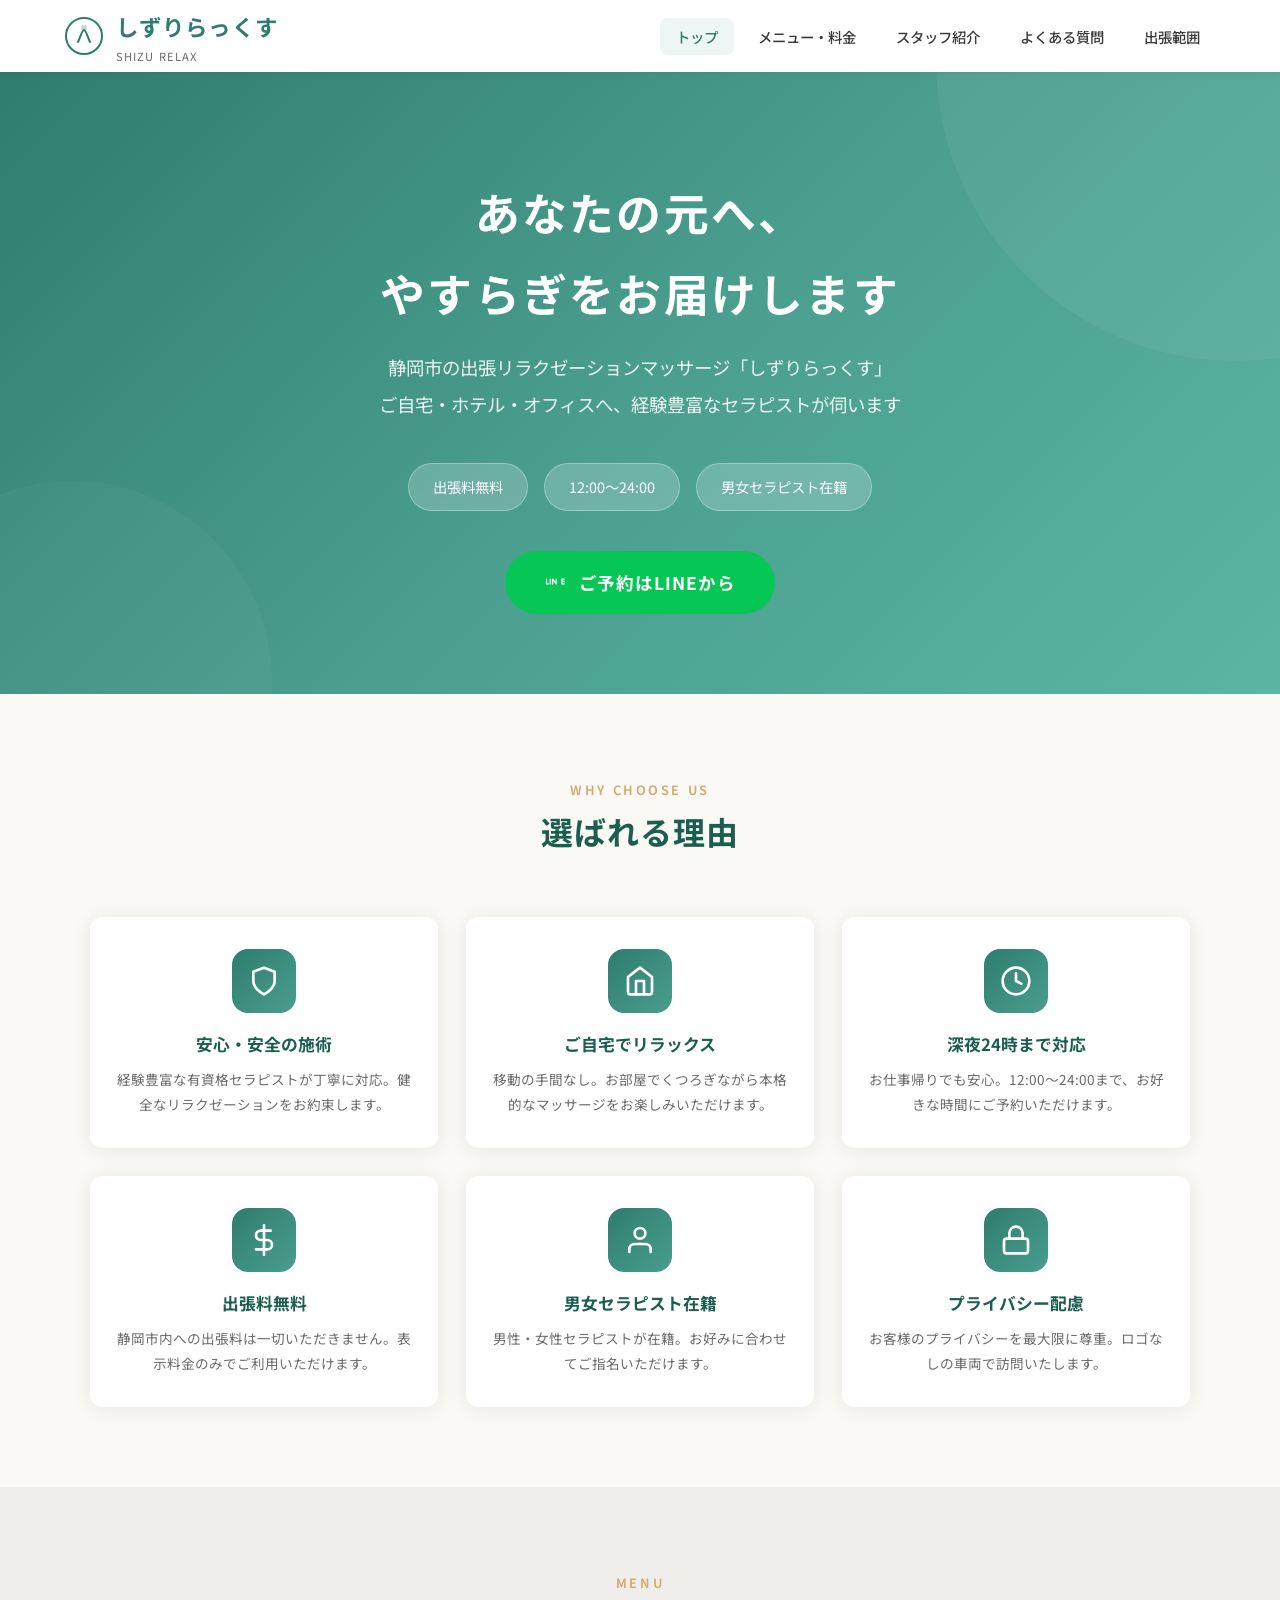
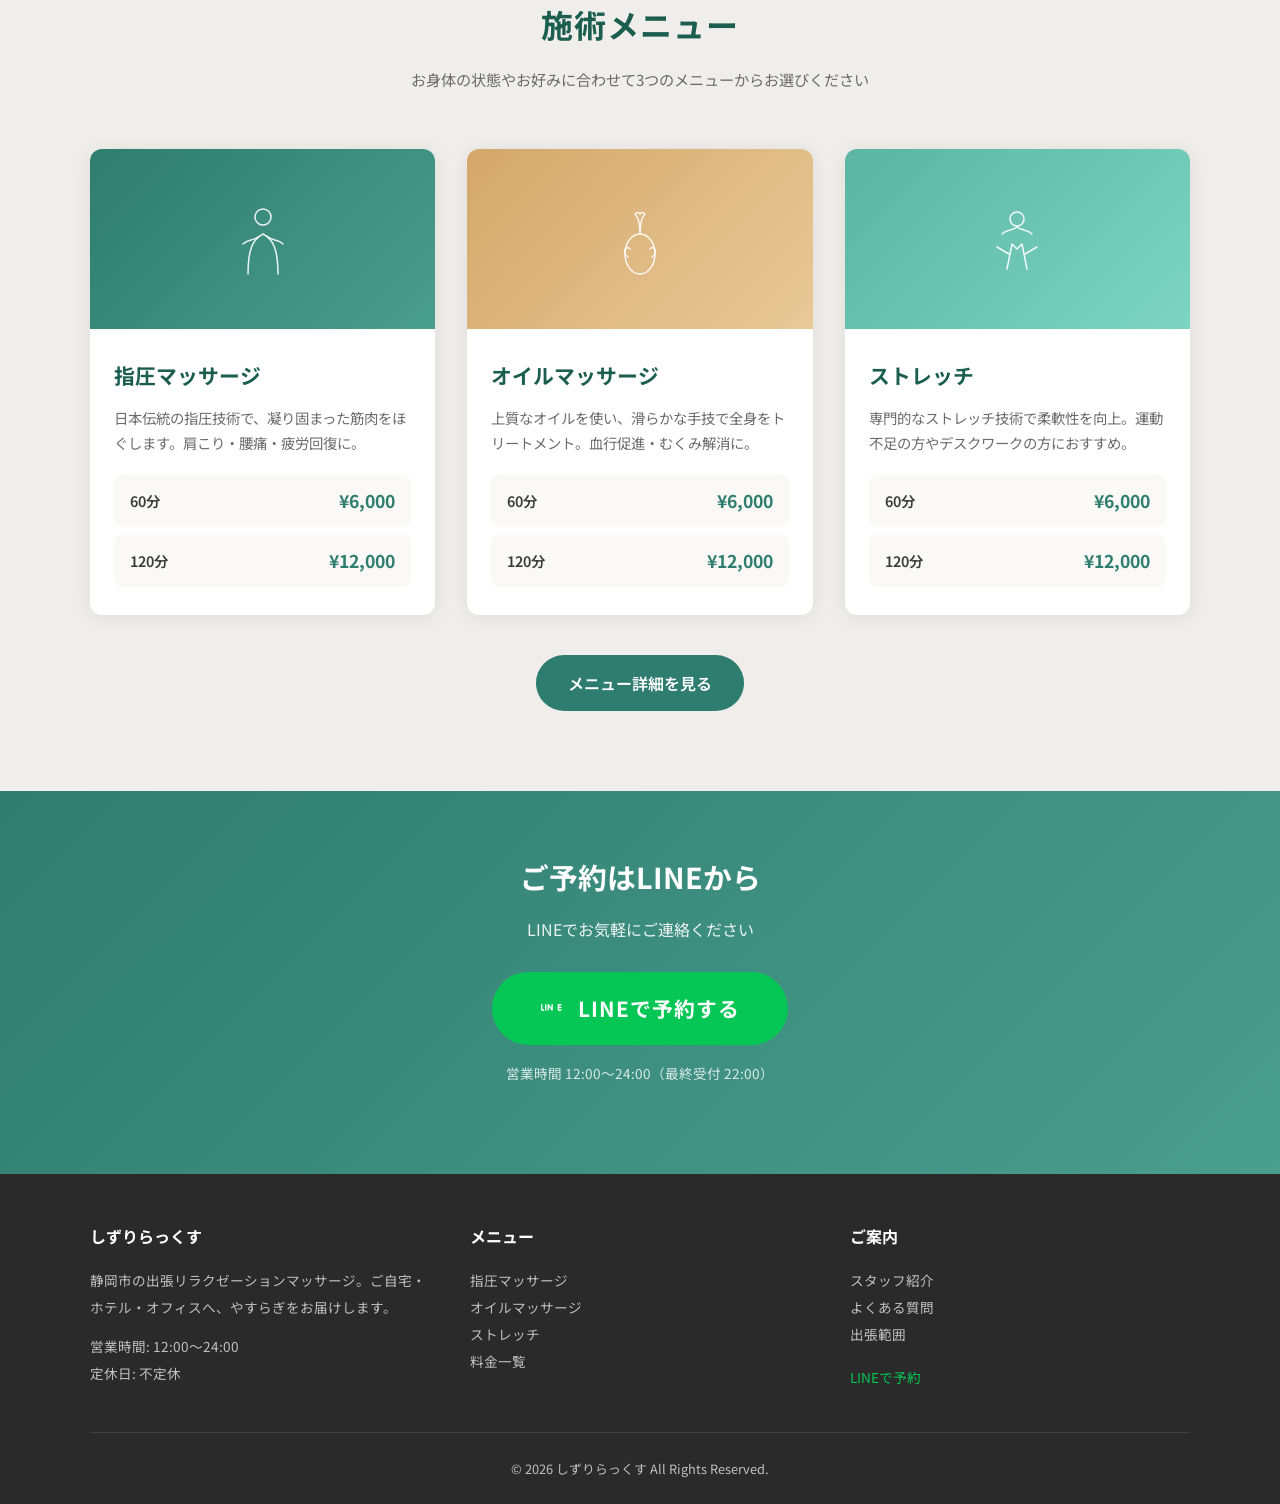
==== commit 2bdc6d83: "電話番号を削除し、LINE予約バナーに統一 - 全ページのCTAセクション: 電話リンク削除 → LINEバナー（https://lin.ee/odUda4q）に変更 - 全ページのフッター: TEL" ====
--- a/index.html
+++ b/index.html
@@ -55,13 +55,9 @@
         <span class="badge">男女セラピスト在籍</span>
       </div>
       <div class="cta-buttons">
-        <a href="tel:070-5473-1987" class="btn btn-primary">
-          <svg width="20" height="20" viewBox="0 0 24 24" fill="none" stroke="currentColor" stroke-width="2" stroke-linecap="round"><path d="M22 16.92v3a2 2 0 01-2.18 2 19.79 19.79 0 01-8.63-3.07 19.5 19.5 0 01-6-6 19.79 19.79 0 01-3.07-8.67A2 2 0 014.11 2h3a2 2 0 012 1.72c.127.96.361 1.903.7 2.81a2 2 0 01-.45 2.11L8.09 9.91a16 16 0 006 6l1.27-1.27a2 2 0 012.11-.45c.907.339 1.85.573 2.81.7A2 2 0 0122 16.92z"/></svg>
-          電話で予約
-        </a>
-        <a href="#" class="btn btn-outline">
-          <svg width="20" height="20" viewBox="0 0 24 24" fill="currentColor"><path d="M19.365 9.863c.349 0 .63.285.63.631 0 .345-.281.63-.63.63H17.61v1.125h1.755c.349 0 .63.283.63.63 0 .344-.281.629-.63.629h-2.386c-.345 0-.627-.285-.627-.629V8.108c0-.345.282-.63.63-.63h2.386c.346 0 .627.285.627.63 0 .349-.281.63-.63.63H17.61v1.125h1.755zM11.857 12.878c0 .344-.282.629-.631.629-.179 0-.348-.08-.467-.211l-2.533-3.175v2.756c0 .344-.285.629-.63.629a.629.629 0 01-.627-.629V8.108c0-.345.282-.63.63-.63.176 0 .348.08.466.211l2.531 3.178V8.108c0-.345.285-.63.631-.63.344 0 .63.285.63.63v4.77zm-5.91 0c0 .344-.282.629-.63.629a.628.628 0 01-.63-.629V8.108c0-.345.282-.63.63-.63.348 0 .63.285.63.63v4.77zm-2.596.629H1.581c-.349 0-.63-.285-.63-.629V8.108c0-.345.281-.63.63-.63.344 0 .627.285.627.63v4.141h1.143c.349 0 .63.285.63.63 0 .344-.281.629-.63.629z"/></svg>
-          LINEで予約
+        <a href="https://lin.ee/odUda4q" class="btn btn-line-banner" target="_blank" rel="noopener">
+          <svg width="24" height="24" viewBox="0 0 24 24" fill="currentColor"><path d="M19.365 9.863c.349 0 .63.285.63.631 0 .345-.281.63-.63.63H17.61v1.125h1.755c.349 0 .63.283.63.63 0 .344-.281.629-.63.629h-2.386c-.345 0-.627-.285-.627-.629V8.108c0-.345.282-.63.63-.63h2.386c.346 0 .627.285.627.63 0 .349-.281.63-.63.63H17.61v1.125h1.755zM11.857 12.878c0 .344-.282.629-.631.629-.179 0-.348-.08-.467-.211l-2.533-3.175v2.756c0 .344-.285.629-.63.629a.629.629 0 01-.627-.629V8.108c0-.345.282-.63.63-.63.176 0 .348.08.466.211l2.531 3.178V8.108c0-.345.285-.63.631-.63.344 0 .63.285.63.63v4.77zm-5.91 0c0 .344-.282.629-.63.629a.628.628 0 01-.63-.629V8.108c0-.345.282-.63.63-.63.348 0 .63.285.63.63v4.77zm-2.596.629H1.581c-.349 0-.63-.285-.63-.629V8.108c0-.345.281-.63.63-.63.344 0 .627.285.627.63v4.141h1.143c.349 0 .63.285.63.63 0 .344-.281.629-.63.629z"/></svg>
+          ご予約はLINEから
         </a>
       </div>
     </div>
@@ -179,16 +175,12 @@
   <!-- CTA -->
   <section class="cta-section">
     <div class="container">
-      <h2>ご予約・お問い合わせ</h2>
-      <p>お電話またはLINEでお気軽にご連絡ください</p>
+      <h2>ご予約はLINEから</h2>
+      <p>LINEでお気軽にご連絡ください</p>
       <div class="cta-contact">
-        <a href="tel:070-5473-1987" class="cta-phone">
-          <svg width="22" height="22" viewBox="0 0 24 24" fill="none" stroke="currentColor" stroke-width="2" stroke-linecap="round"><path d="M22 16.92v3a2 2 0 01-2.18 2 19.79 19.79 0 01-8.63-3.07 19.5 19.5 0 01-6-6 19.79 19.79 0 01-3.07-8.67A2 2 0 014.11 2h3a2 2 0 012 1.72c.127.96.361 1.903.7 2.81a2 2 0 01-.45 2.11L8.09 9.91a16 16 0 006 6l1.27-1.27a2 2 0 012.11-.45c.907.339 1.85.573 2.81.7A2 2 0 0122 16.92z"/></svg>
-          070-5473-1987
-        </a>
-        <a href="#" class="cta-line">
-          <svg width="22" height="22" viewBox="0 0 24 24" fill="currentColor"><path d="M19.365 9.863c.349 0 .63.285.63.631 0 .345-.281.63-.63.63H17.61v1.125h1.755c.349 0 .63.283.63.63 0 .344-.281.629-.63.629h-2.386c-.345 0-.627-.285-.627-.629V8.108c0-.345.282-.63.63-.63h2.386c.346 0 .627.285.627.63 0 .349-.281.63-.63.63H17.61v1.125h1.755zM11.857 12.878c0 .344-.282.629-.631.629-.179 0-.348-.08-.467-.211l-2.533-3.175v2.756c0 .344-.285.629-.63.629a.629.629 0 01-.627-.629V8.108c0-.345.282-.63.63-.63.176 0 .348.08.466.211l2.531 3.178V8.108c0-.345.285-.63.631-.63.344 0 .63.285.63.63v4.77zm-5.91 0c0 .344-.282.629-.63.629a.628.628 0 01-.63-.629V8.108c0-.345.282-.63.63-.63.348 0 .63.285.63.63v4.77zm-2.596.629H1.581c-.349 0-.63-.285-.63-.629V8.108c0-.345.281-.63.63-.63.344 0 .627.285.627.63v4.141h1.143c.349 0 .63.285.63.63 0 .344-.281.629-.63.629z"/></svg>
-          LINEで予約
+        <a href="https://lin.ee/odUda4q" class="cta-line-banner" target="_blank" rel="noopener">
+          <svg width="26" height="26" viewBox="0 0 24 24" fill="currentColor"><path d="M19.365 9.863c.349 0 .63.285.63.631 0 .345-.281.63-.63.63H17.61v1.125h1.755c.349 0 .63.283.63.63 0 .344-.281.629-.63.629h-2.386c-.345 0-.627-.285-.627-.629V8.108c0-.345.282-.63.63-.63h2.386c.346 0 .627.285.627.63 0 .349-.281.63-.63.63H17.61v1.125h1.755zM11.857 12.878c0 .344-.282.629-.631.629-.179 0-.348-.08-.467-.211l-2.533-3.175v2.756c0 .344-.285.629-.63.629a.629.629 0 01-.627-.629V8.108c0-.345.282-.63.63-.63.176 0 .348.08.466.211l2.531 3.178V8.108c0-.345.285-.63.631-.63.344 0 .63.285.63.63v4.77zm-5.91 0c0 .344-.282.629-.63.629a.628.628 0 01-.63-.629V8.108c0-.345.282-.63.63-.63.348 0 .63.285.63.63v4.77zm-2.596.629H1.581c-.349 0-.63-.285-.63-.629V8.108c0-.345.281-.63.63-.63.344 0 .627.285.627.63v4.141h1.143c.349 0 .63.285.63.63 0 .344-.281.629-.63.629z"/></svg>
+          LINEで予約する
         </a>
       </div>
       <p style="margin-top:16px; font-size:0.85rem; opacity:0.8;">営業時間 12:00〜24:00（最終受付 22:00）</p>
@@ -219,7 +211,7 @@
           <li><a href="faq.html">よくある質問</a></li>
           <li><a href="area.html">出張範囲</a></li>
         </ul>
-        <p style="margin-top:16px;">TEL: 070-5473-1987</p>
+        <p style="margin-top:16px;"><a href="https://lin.ee/odUda4q" target="_blank" rel="noopener" style="color:#06c755;">LINEで予約</a></p>
       </div>
     </div>
     <div class="footer-bottom">
--- a/css/style.css
+++ b/css/style.css
@@ -424,6 +424,13 @@
   height: 70%;
 }
 
+.staff-photo img {
+  width: 100%;
+  height: 100%;
+  object-fit: cover;
+  object-position: center top;
+}
+
 .staff-info {
   padding: 20px 16px;
 }
@@ -764,6 +771,50 @@
 
 .cta-line:hover {
   background: #05b34c;
+}
+
+/* --- LINE Banner (CTA section) --- */
+.cta-line-banner {
+  display: inline-flex;
+  align-items: center;
+  gap: 12px;
+  background: #06c755;
+  color: var(--white);
+  padding: 18px 48px;
+  border-radius: 50px;
+  font-size: 1.3rem;
+  font-weight: 700;
+  transition: var(--transition);
+  letter-spacing: 0.05em;
+}
+
+.cta-line-banner:hover {
+  background: #05b34c;
+  transform: translateY(-2px);
+  box-shadow: 0 8px 25px rgba(6, 199, 85, 0.3);
+}
+
+/* --- LINE Banner (Hero) --- */
+.btn-line-banner {
+  display: inline-flex;
+  align-items: center;
+  gap: 10px;
+  background: #06c755;
+  color: var(--white);
+  padding: 16px 40px;
+  border-radius: 50px;
+  font-size: 1.1rem;
+  font-weight: 700;
+  border: none;
+  cursor: pointer;
+  transition: var(--transition);
+  letter-spacing: 0.05em;
+}
+
+.btn-line-banner:hover {
+  background: #05b34c;
+  transform: translateY(-2px);
+  box-shadow: 0 8px 25px rgba(6, 199, 85, 0.3);
 }
 
 /* --- Footer --- */
